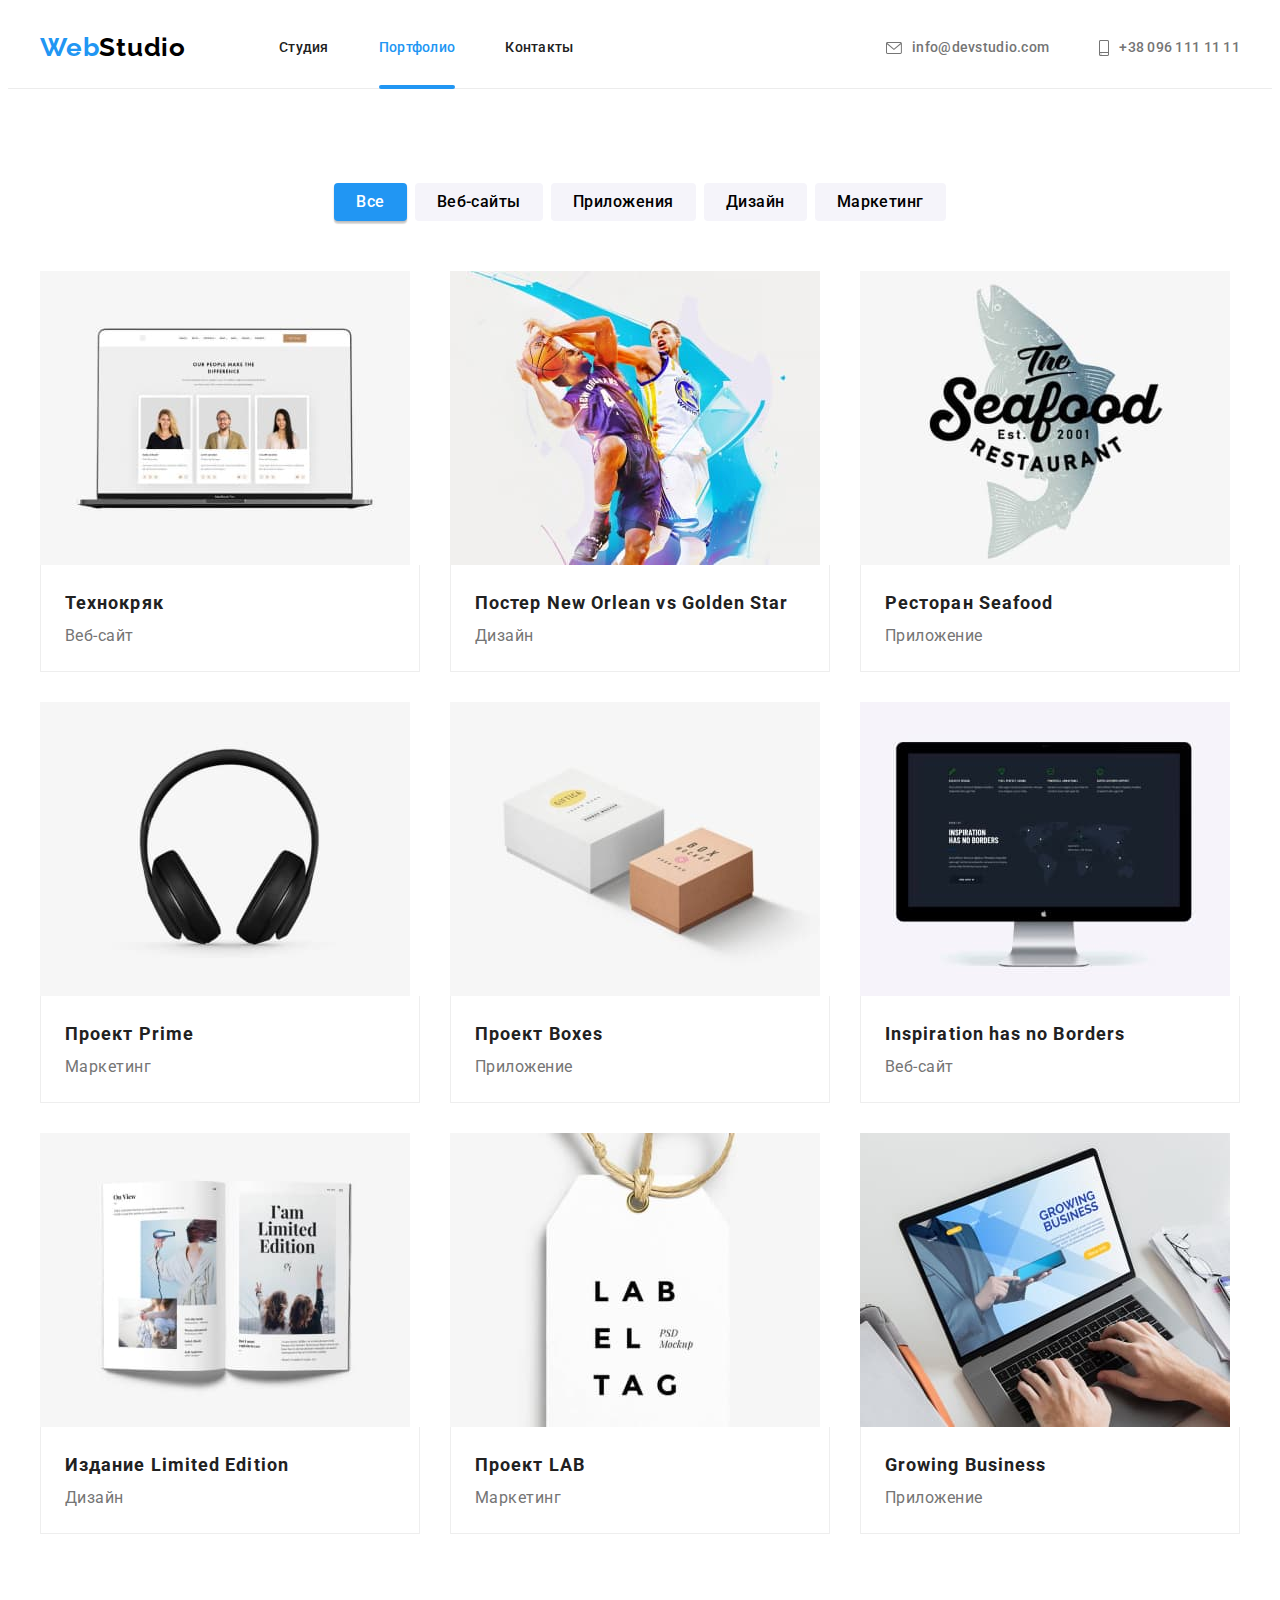
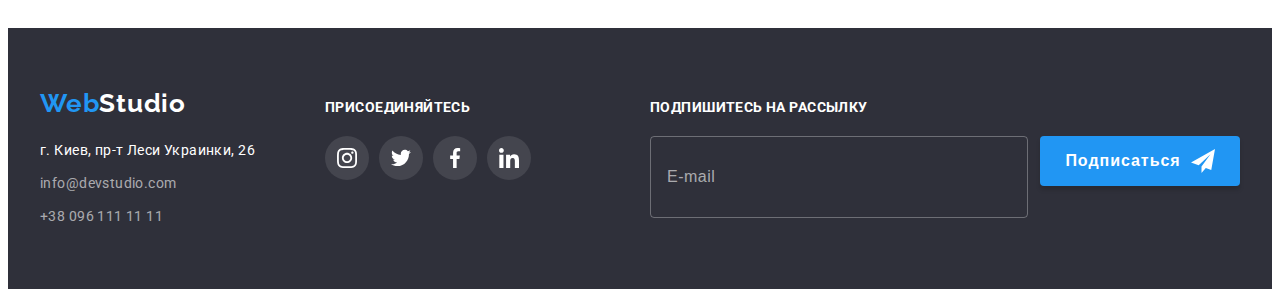
==== portfolio.html @ 914896f3 "Добавляет Sass и BEM" ====
<!DOCTYPE html>
<html lang="ru">
  <head>
    <meta charset="UTF-8" />
    <meta http-equiv="X-UA-Compatible" content="IE=edge" />
    <meta name="viewport" content="width=device-width, initial-scale=1.0" />
    <title>Портфолио</title>
    <link rel="preconnect" href="https://fonts.googleapis.com" />
    <link rel="preconnect" href="https://fonts.gstatic.com" crossorigin />
    <link
      href="https://fonts.googleapis.com/css2?family=Raleway:wght@700&family=Roboto:wght@400;500;700;900&display=swap"
      rel="stylesheet"
    />
    <link
      rel="stylesheet"
      href="https://cdnjs.cloudflare.com/ajax/libs/modern-normalize/1.1.0/modern-normalize.min.css"
      integrity="sha512-wpPYUAdjBVSE4KJnH1VR1HeZfpl1ub8YT/NKx4PuQ5NmX2tKuGu6U/JRp5y+Y8XG2tV+wKQpNHVUX03MfMFn9Q=="
      crossorigin="anonymous"
      referrerpolicy="no-referrer"
    />

    <link rel="stylesheet" href="./css/main.min.css" />
  </head>
  <body>
    <!--Шапка сайта-->

    <header class="header">
      <div class="container header-container">
        <nav class="navigation">
          <a href="./index.html" lang="en" class="logo logo__header link">
            Web<span class="logo__header--black">Studio</span>
          </a>
          <ul class="navigation__list">
            <li class="navigation__item">
              <a class="navigation__link link" href="./index.html">Студия</a>
            </li>
            <li class="navigation__item">
              <a class="navigation__link navigation__link--current link" href="./portfolio.html"
                >Портфолио</a
              >
            </li>
            <li class="navigation__item">
              <a class="navigation__link link" href="">Контакты</a>
            </li>
          </ul>
        </nav>

        <ul class="contacts-header">
          <li class="contacts-header__item">
            <a class="contacts-header__link link" href="mailto:info@devstudio.com">
              <svg class="contacts-header__icon" width="16" height="12">
                <use href="./images/icons.svg#icon-envelope"></use>
              </svg>
              info@devstudio.com
            </a>
          </li>
          <li class="contacts-header__item">
            <a class="contacts-header__link link" href="tel:+380961111111">
              <svg class="contacts-header__icon" width="10" height="16">
                <use href="./images/icons.svg#icon-smartphone"></use>
              </svg>
              +38 096 111 11 11
            </a>
          </li>
        </ul>
      </div>
    </header>

    <main>
      <section class="examples section">
        <div class="container">
          <h1 class="visually-hidden">Наши работы</h1>
          <ul class="examples-list-btn">
            <li class="examples-btn-item">
              <button class="examples-btn current-btn" type="button">Все</button>
            </li>
            <li class="examples-btn-item">
              <button class="examples-btn" type="button">Веб-сайты</button>
            </li>
            <li class="examples-btn-item">
              <button class="examples-btn" type="button">Приложения</button>
            </li>
            <li class="examples-btn-item">
              <button class="examples-btn" type="button">Дизайн</button>
            </li>
            <li class="examples-btn-item">
              <button class="examples-btn" type="button">Маркетинг</button>
            </li>
          </ul>

          <ul class="examples-list">
            <li class="example-item">
              <a href="" class="example-link link">
                <div class="example-thumb">
                  <img
                    src="./images/portfolio-1.jpg"
                    alt="Веб-сайт открыт на ноутбуке"
                    width="370"
                    height="294"
                  />
                  <p class="example-thumb-text">
                    Технокряк это современная площадка распространения коронавируса. Компании
                    используют эту платформу для цифрового шпионажа и атак на защищённые сервера
                    конкурентов.
                  </p>
                </div>
                <div class="example-caption">
                  <h2 class="example-title">Технокряк</h2>
                  <p class="example-text">Веб-сайт</p>
                </div>
              </a>
            </li>

            <li class="example-item">
              <a href="" class="example-link link">
                <div class="example-thumb">
                  <img
                    src="./images/portfolio-2.jpg"
                    alt="Два баскетболиста"
                    width="370"
                    height="294"
                  />
                  <p class="example-thumb-text">
                    Технокряк это современная площадка распространения коронавируса. Компании
                    используют эту платформу для цифрового шпионажа и атак на защищённые сервера
                    конкурентов.
                  </p>
                </div>
                <div class="example-caption">
                  <h2 class="example-title">
                    Постер <span lang="en">New Orlean vs Golden Star</span>
                  </h2>
                  <p class="example-text">Дизайн</p>
                </div></a
              >
            </li>

            <li class="example-item">
              <a href="" class="example-link link">
                <div class="example-thumb">
                  <img
                    src="./images/portfolio-3.jpg"
                    alt="Логотип ресторана"
                    width="370"
                    height="294"
                  />
                  <p class="example-thumb-text">
                    Технокряк это современная площадка распространения коронавируса. Компании
                    используют эту платформу для цифрового шпионажа и атак на защищённые сервера
                    конкурентов.
                  </p>
                </div>
                <div class="example-caption">
                  <h2 class="example-title">Ресторан <span lang="en">Seafood</span></h2>
                  <p class="example-text">Приложение</p>
                </div></a
              >
            </li>

            <li class="example-item">
              <a href="" class="example-link link">
                <div class="example-thumb">
                  <img src="./images/portfolio-4.jpg" alt="Наушники" width="370" height="294" />
                  <p class="example-thumb-text">
                    Технокряк это современная площадка распространения коронавируса. Компании
                    используют эту платформу для цифрового шпионажа и атак на защищённые сервера
                    конкурентов.
                  </p>
                </div>
                <div class="example-caption">
                  <h2 class="example-title">Проект <span lang="en">Prime</span></h2>
                  <p class="example-text">Маркетинг</p>
                </div></a
              >
            </li>

            <li class="example-item">
              <a href="" class="example-link link">
                <div class="example-thumb">
                  <img src="./images/portfolio-5.jpg" alt="Две коробки" width="370" height="294" />
                  <p class="example-thumb-text">
                    Технокряк это современная площадка распространения коронавируса. Компании
                    используют эту платформу для цифрового шпионажа и атак на защищённые сервера
                    конкурентов.
                  </p>
                </div>
                <div class="example-caption">
                  <h2 class="example-title">Проект <span lang="en">Boxes</span></h2>
                  <p class="example-text">Приложение</p>
                </div></a
              >
            </li>

            <li class="example-item">
              <a href="" class="example-link link">
                <div class="example-thumb">
                  <img src="./images/portfolio-6.jpg" alt="Монитор" width="370" height="294" />
                  <p class="example-thumb-text">
                    Технокряк это современная площадка распространения коронавируса. Компании
                    используют эту платформу для цифрового шпионажа и атак на защищённые сервера
                    конкурентов.
                  </p>
                </div>
                <div class="example-caption">
                  <h2 class="example-title" lang="en">Inspiration has no Borders</h2>
                  <p class="example-text">Веб-сайт</p>
                </div></a
              >
            </li>

            <li class="example-item">
              <a href="" class="example-link link">
                <div class="example-thumb">
                  <img src="./images/portfolio-7.jpg" alt="Журнал" width="370" height="294" />
                  <p class="example-thumb-text">
                    Технокряк это современная площадка распространения коронавируса. Компании
                    используют эту платформу для цифрового шпионажа и атак на защищённые сервера
                    конкурентов.
                  </p>
                </div>
                <div class="example-caption">
                  <h2 class="example-title">Издание <span lang="en">Limited Edition</span></h2>
                  <p class="example-text">Дизайн</p>
                </div></a
              >
            </li>

            <li class="example-item">
              <a href="" class="example-link link">
                <div class="example-thumb">
                  <img src="./images/portfolio-8.jpg" alt="Ярлык" width="370" height="294" />
                  <p class="example-thumb-text">
                    Технокряк это современная площадка распространения коронавируса. Компании
                    используют эту платформу для цифрового шпионажа и атак на защищённые сервера
                    конкурентов.
                  </p>
                </div>
                <div class="example-caption">
                  <h2 class="example-title">Проект <span lang="en">LAB</span></h2>
                  <p class="example-text">Маркетинг</p>
                </div></a
              >
            </li>

            <li class="example-item">
              <a href="" class="example-link link">
                <div class="example-thumb">
                  <img
                    src="./images/portfolio-9.jpg"
                    alt="Человек работает за ноутбуком"
                    width="370"
                    height="294"
                  />
                  <p class="example-thumb-text">
                    Технокряк это современная площадка распространения коронавируса. Компании
                    используют эту платформу для цифрового шпионажа и атак на защищённые сервера
                    конкурентов.
                  </p>
                </div>
                <div class="example-caption">
                  <h2 class="example-title" lang="en">Growing Business</h2>
                  <p class="example-text">Приложение</p>
                </div></a
              >
            </li>
          </ul>
        </div>
      </section>
    </main>

    <!--Футер-->
    <footer class="footer">
      <div class="footer__container container">
        <div class="address-block">
          <a class="logo logo__footer link" href="./index.html" lang="en">
            Web<span class="logo__footer--white">Studio</span>
          </a>
          <address>
            <ul class="address-block__list">
              <li class="address-block__item">
                <a class="address-block__link address-block__link--location link" href=""
                  >г. Киев, пр-т Леси Украинки, 26</a
                >
              </li>
              <li class="address-block__item">
                <a class="address-block__link link" href="mailto:info@devstudio.com"
                  >info@devstudio.com</a
                >
              </li>
              <li class="address-block__item">
                <a class="address-block__link link" href="tel:+380961111111">+38 096 111 11 11</a>
              </li>
            </ul>
          </address>
        </div>
        <div class="social-join-block">
          <p class="social-join-block__title">присоединяйтесь</p>
          <ul class="social">
            <li class="social__item">
              <a href="" class="social__link social__link--footer link">
                <svg class="social__icon" width="20" height="20">
                  <use href="./images/icons.svg#icon-instagram"></use>
                </svg>
              </a>
            </li>
            <li class="social__item">
              <a href="" class="social__link social__link--footer link">
                <svg class="social__icon" width="20" height="20">
                  <use href="./images/icons.svg#icon-twitter"></use>
                </svg>
              </a>
            </li>
            <li class="social__item">
              <a href="" class="social__link social__link--footer link">
                <svg class="social__icon" width="20" height="20">
                  <use href="./images/icons.svg#icon-facebook"></use>
                </svg>
              </a>
            </li>
            <li class="social__item">
              <a href="" class="social__link social__link--footer link">
                <svg class="social__icon" width="20" height="20">
                  <use href="./images/icons.svg#icon-linkedin"></use>
                </svg>
              </a>
            </li>
          </ul>
        </div>
        <div class="subscribe-block">
          <p class="subscribe-block__title">Подпишитесь на рассылку</p>

          <form action="#" class="subscribe-form">
            <input type="email" name="email" class="subscribe-form__input" placeholder="E-mail" />
            <button type="submit" class="subscribe-form__btn btn">
              Подписаться
              <svg class="subscribe-form__icon" width="24" height="24">
                <use href="./images/icons.svg#icon-send"></use>
              </svg>
            </button>
          </form>
        </div>
      </div>
    </footer>
  </body>
</html>
---- css/main.min.css ----
h1,h2,h3,h4,h5,h6,p{margin:0}ul{margin:0;padding:0;list-style:none}img{display:block;max-width:100%;height:auto}button{cursor:pointer}.link{text-decoration:none}:root{--main-text-color: #212121;--secondary-text-color: #757575;--accent-color: #2196f3;--main-page-color: #ffffff;--first-section-color: #2f303a;--secondary-section-color: #f5f4fa;--footer-address-color: rgba(255, 255, 255, 0.6);--header-part-logo: #000000;--hover-main-btn: #188ce8;--header-border: #ececec;--portfolio-border: #eeeeee;--main-icon-color: #afb1b8;--footer-icon-bg: rgba(255, 255, 255, 0.1);--backdrop-bg-color: rgba(0, 0, 0, 0.2);--set-margin-card: 30px}.is-hidden{visibility:hidden;opacity:0;pointer-events:none}.visually-hidden{position:absolute;white-space:nowrap;width:1px;height:1px;overflow:hidden;border:0;padding:0;clip:rect(0 0 0 0);clip-path:inset(50%);margin:-1px}.logo{display:block;font-family:Raleway, sans-serif;font-weight:700;font-size:26px;line-height:1.2;letter-spacing:0.03em;color:var(--accent-color)}.btn{font-weight:700;font-size:16px;line-height:1.87;letter-spacing:0.06em;color:var(--main-page-color);background-color:var(--accent-color);border-radius:4px;border:none}.container{width:1200px;padding-left:15px;padding-right:15px;margin:0 auto}.section{padding-top:94px;padding-bottom:94px}.title{font-weight:700;font-size:36px;line-height:1.17;text-align:center;letter-spacing:0.03em}.social{display:flex;justify-content:center}.social__item{width:44px;height:44px;margin-right:10px}.social__item:last-child{margin-right:0}.social__link{width:100%;height:100%;border-radius:50%;display:flex;align-items:center;justify-content:center}.social__icon{fill:currentColor}.subscribe-form{display:flex}.subscribe-form__input{margin-right:12px;padding-left:16px;padding-top:15px;padding-bottom:15px;width:358px;height:50px;border:1px solid rgba(255,255,255,0.3);border-radius:4px;background-color:transparent;font-size:16px;line-height:1.25;letter-spacing:0.03em;color:var(--footer-address-color)}.subscribe-form__input::placeholder{font-size:16px;line-height:1.25;letter-spacing:0.03em;color:var(--footer-address-color)}.subscribe-form__btn{display:flex;align-items:center;justify-content:center;width:200px;height:50px;box-shadow:0px 4px 4px rgba(0,0,0,0.15);transition:background-color 250ms cubic-bezier(0.4, 0, 0.2, 1)}.subscribe-form__btn:hover,.subscribe-form__btn:focus{background-color:var(--hover-main-btn)}.subscribe-form__icon{margin-left:10px}.backdrop{position:fixed;top:0;left:0;width:100vw;height:100vh;background-color:var(--backdrop-bg-color);transition:visibility 250ms cubic-bezier(0.4, 0, 0.2, 1),opacity 250ms cubic-bezier(0.4, 0, 0.2, 1)}.backdrop.is-hidden .modal{transform:translate(-50%, -50%) scale(1.5)}.modal{position:absolute;top:50%;left:50%;transform:translate(-50%, -50%) scale(1);padding:40px;width:528px;height:581px;background-color:var(--main-page-color);box-shadow:0px 1px 3px rgba(0,0,0,0.12),0px 1px 1px rgba(0,0,0,0.14),0px 2px 1px rgba(0,0,0,0.2);border-radius:4px;transition:transform 250ms cubic-bezier(0.4, 0, 0.2, 1),opacity 250ms cubic-bezier(0.4, 0, 0.2, 1)}.modal__btn-close{position:absolute;top:8px;right:8px;width:30px;height:30px;border:1px solid rgba(0,0,0,0.1);border-radius:50%;background-color:transparent;display:flex;justify-content:center;align-items:center;transition:fill 250ms cubic-bezier(0.4, 0, 0.2, 1)}.modal__btn-close:hover,.modal__btn-close:focus{fill:var(--accent-color)}.modal__title{margin-bottom:12px;font-weight:700;font-size:20px;line-height:1.15;letter-spacing:0.03em;color:var(--main-text-color)}.form-modal{width:100%}.form-modal__label{display:block;margin-bottom:4px;font-size:12px;line-height:1.17;letter-spacing:0.01em;color:var(--secondary-text-color);cursor:pointer}.form-modal__icon-wrap{position:relative;margin-bottom:10px}.form-modal__input,.form-modal__text-area{display:block;width:100%;height:40px;padding:0;padding-right:42px;padding-left:42px;border:1px solid rgba(33,33,33,0.2);border-radius:4px;cursor:pointer;outline:none;color:var(--main-text-color);font-size:14px;line-height:1.14;letter-spacing:0.01em;transition:border-color 250ms cubic-bezier(0.4, 0, 0.2, 1)}.form-modal__input-icon{position:absolute;top:50%;transform:translateY(-50%);left:12px;fill:var(--main-text-color);transition:fill 250ms cubic-bezier(0.4, 0, 0.2, 1)}.form-modal__text-area{margin-bottom:20px;height:120px;padding:12px 16px;resize:none}.form-modal__text-area::placeholder{color:rgba(117,117,117,0.5)}.form-modal__input:focus,.form-modal__text-area:focus{border-color:var(--accent-color)}.form-modal__input:focus+.form-modal__input-icon{fill:var(--accent-color)}.form-modal__checkbox-label{display:flex;align-items:center;justify-content:center;margin-bottom:30px;font-size:14px;line-height:1.7;letter-spacing:0.03em;color:var(--secondary-text-color)}.form-modal__checkbox-label>span{display:flex;align-items:center;justify-content:center;margin-right:8px;width:16px;height:15px;border:2px solid var(--main-text-color);border-radius:2px}.modal-contracts{color:var(--accent-color);text-decoration-skip-ink:none}.form-modal__checkbox:focus+.form-modal__checkbox-label>span{border-color:var(--accent-color)}.form-modal__checkbox-icon{fill:transparent;transition:fill 250ms cubic-bezier(0.4, 0, 0.2, 1)}.form-modal__checkbox:checked+.form-modal__checkbox-label .form-modal__checkbox-icon{fill:var(--main-page-color)}.form-modal__checkbox-label>span{transition:background-color 250ms cubic-bezier(0.4, 0, 0.2, 1),border-color 250ms cubic-bezier(0.4, 0, 0.2, 1)}.form-modal__checkbox:checked+.form-modal__checkbox-label>span{outline:none;border-color:transparent;background-color:var(--accent-color)}.form-modal__btn{display:block;margin:0 auto;width:200px;height:50px;box-shadow:0px 4px 4px rgba(0,0,0,0.15);transition:background-color 250ms cubic-bezier(0.4, 0, 0.2, 1),box-shadow 250ms cubic-bezier(0.4, 0, 0.2, 1)}.form-modal__btn:hover,.form-modal__btn:focus{background-color:var(--hover-main-btn);box-shadow:0px 1px 3px rgba(0,0,0,0.12),0px 1px 1px rgba(0,0,0,0.14),0px 2px 1px rgba(0,0,0,0.2)}body{font-family:'Roboto', sans-serif;background-color:var(--main-page-color);color:var(--main-text-color)}.header{border-bottom:1px solid var(--header-border)}.header-container{display:flex}.navigation{display:flex;margin-right:auto}.logo__header{padding-top:24px;padding-bottom:25px;margin-right:93px}.logo__header--black{color:var(--header-part-logo)}.navigation__list{display:flex}.navigation__item{margin-right:50px}.navigation__item:last-child{margin-right:0}.navigation__link{display:block;padding-top:32px;padding-bottom:32px;color:currentColor;font-weight:500;font-size:14px;line-height:1.14;letter-spacing:0.02em;transition:color 250ms cubic-bezier(0.4, 0, 0.2, 1)}.navigation__link:hover,.navigation__link:focus{color:var(--accent-color)}.navigation__link--current{position:relative;color:var(--accent-color)}.navigation__link--current::after{content:'';position:absolute;left:0;bottom:-1px;width:100%;height:4px;border-radius:2px;background-color:var(--accent-color)}.contacts-header{display:flex}.contacts-header__item{margin-right:50px}.contacts-header__item:last-child{margin-right:0}.contacts-header__link{display:flex;align-items:center;padding-top:32px;padding-bottom:32px;font-weight:500;font-size:14px;line-height:1.14;letter-spacing:0.02em;color:var(--secondary-text-color);transition:color 250ms cubic-bezier(0.4, 0, 0.2, 1)}.contacts-header__link:hover,.contacts-header__link:focus{color:var(--accent-color)}.contacts-header__icon{margin-right:10px;fill:currentColor}.hero{display:flex;align-items:center;justify-content:center}.hero__container{width:1600px;height:600px;display:flex;flex-direction:column;align-items:center;justify-content:center;background-color:var(--first-section-color);background-image:linear-gradient(rgba(47,48,58,0.4), rgba(47,48,58,0.4)),url(../images/hero-bg.jpg);background-repeat:no-repeat;background-size:cover;background-position:center}.hero__title{font-weight:900;font-size:44px;line-height:1.36;letter-spacing:0.06em;text-transform:uppercase;color:var(--main-page-color);width:696px;text-align:center}.hero__button{margin-top:30px;padding:10px 32px;min-width:200px;height:50px;transition:background-color 250ms cubic-bezier(0.4, 0, 0.2, 1)}.hero__button:hover,.hero__button:focus{background-color:var(--hover-main-btn)}.advantage__list{display:flex;margin-right:-30px}.advantage__item{margin-right:30px;flex-basis:calc(100% / 4 - 30px)}.advantage__thumb{width:270px;height:120px;background-color:var(--secondary-section-color);display:flex;align-items:center;justify-content:center;border-radius:4px;margin-bottom:30px}.advantage__title{font-weight:700;font-size:14px;line-height:1.14;letter-spacing:0.03em;text-transform:uppercase;margin-bottom:10px}.advantage__text{font-size:14px;line-height:1.71;letter-spacing:0.03em;color:var(--secondary-text-color)}.activity{padding-top:0}.activity__title{margin-bottom:50px}.activity__list{display:flex;margin-right:calc(-1 * var(--set-margin-card))}.activity__item{margin-right:var(--set-margin-card);flex-basis:calc 33.33333%-var(--set-margin-card)}.activity__thumb{position:relative}.activity__text{position:absolute;bottom:0;left:0;display:flex;justify-content:center;align-items:center;width:100%;height:70px;font-weight:700;font-size:14px;line-height:1.14;letter-spacing:0.03em;text-transform:uppercase;text-align:center;color:var(--main-page-color);background-color:rgba(47,48,58,0.8)}.team{background-color:var(--secondary-section-color)}.team__title{margin-bottom:50px}.employees{display:flex;margin-right:calc(-1 * var(--set-margin-card))}.employees__item{margin-right:var(--set-margin-card);flex-basis:calc(100% / 3 - var(--set-margin-card));background-color:var(--main-page-color);box-shadow:0px 1px 3px rgba(0,0,0,0.12),0px 1px 1px rgba(0,0,0,0.14),0px 2px 1px rgba(0,0,0,0.2);border-radius:0px 0px 4px 4px}.employees__wrapper{padding:30px 32px}.employees__title{font-weight:500;font-size:16px;line-height:1.19;text-align:center;letter-spacing:0.03em;margin-bottom:10px}.employees__text{font-size:16px;line-height:1.19;text-align:center;letter-spacing:0.03em;color:var(--secondary-text-color);margin-bottom:16px}.social__link--team{color:var(--main-icon-color);transition:background-color 250ms cubic-bezier(0.4, 0, 0.2, 1),color 250ms cubic-bezier(0.4, 0, 0.2, 1)}.social__link--team:hover,.social__link--team:focus{background-color:var(--accent-color);color:var(--main-page-color)}.clients__title{margin-bottom:50px}.clients__list{display:flex}.clients__item{width:170px;height:92px;margin-right:30px}.clients__item:last-child{margin-right:0}.clients__link{display:flex;align-items:center;justify-content:center;width:100%;height:100%;border:1px solid var(--main-icon-color);border-radius:4px;color:var(--main-icon-color);transition:border-color 250ms cubic-bezier(0.4, 0, 0.2, 1),color 250ms cubic-bezier(0.4, 0, 0.2, 1)}.clients__link:hover,.clients__link:focus{color:var(--accent-color);border-color:var(--accent-color)}.clients__icon{fill:currentColor}.footer{background-color:var(--first-section-color);padding-top:60px;padding-bottom:60px}.footer__container{display:flex;align-items:baseline}.address-block{margin-right:70px}.logo__footer{margin-bottom:20px}.logo__footer--white{color:var(--main-page-color)}.address-block__item{margin-bottom:9px}.address-block__item:last-child{margin-bottom:0}.address-block__link{font-style:normal;font-size:14px;line-height:1.71;letter-spacing:0.03em;color:var(--footer-address-color);transition:color 250ms cubic-bezier(0.4, 0, 0.2, 1)}.address-block__link:hover,.address-block__link:focus{color:var(--accent-color)}.address-block__link--location{color:var(--main-page-color)}.social-join-block{margin-right:auto}.social-join-block__title{font-weight:700;font-size:14px;line-height:1.14;letter-spacing:0.03em;text-transform:uppercase;color:var(--main-page-color);margin-bottom:20px}.footer-socials-list{display:flex}.social__link--footer{color:var(--main-page-color);background-color:var(--footer-icon-bg);transition:background-color 250ms cubic-bezier(0.4, 0, 0.2, 1)}.social__link--footer:hover,.social__link--footer:focus{background-color:var(--accent-color)}.subscribe-block__title{font-weight:700;font-size:14px;line-height:1.14;letter-spacing:0.03em;text-transform:uppercase;color:var(--main-page-color);margin-bottom:20px}.examples-list-btn{display:flex;justify-content:center;margin-bottom:50px}.examples-btn-item{margin-right:8px}.examples-btn-item:last-child{margin-right:0}.examples-btn{font-family:inherit;font-weight:500;font-size:16px;line-height:1.62;letter-spacing:0.03em;background:var(--secondary-section-color);border-radius:4px;border:none;padding:6px 22px;transition:background-color 250ms cubic-bezier(0.4, 0, 0.2, 1),color 250ms cubic-bezier(0.4, 0, 0.2, 1),box-shadow 250ms cubic-bezier(0.4, 0, 0.2, 1)}.examples-btn:hover,.examples-btn:focus{background-color:var(--accent-color);color:var(--main-page-color);box-shadow:0px 3px 1px rgba(0,0,0,0.1),0px 1px 2px rgba(0,0,0,0.08),0px 2px 2px rgba(0,0,0,0.12)}.current-btn{background-color:var(--accent-color);color:var(--main-page-color);box-shadow:0px 3px 1px rgba(0,0,0,0.1),0px 1px 2px rgba(0,0,0,0.08),0px 2px 2px rgba(0,0,0,0.12)}.examples-list{display:flex;flex-wrap:wrap;margin-bottom:calc(-1 * var(--set-margin-card));margin-right:calc(-1 * var(--set-margin-card))}.example-item{margin-bottom:var(--set-margin-card);margin-right:var(--set-margin-card);flex-basis:calc(100% / 3 - var(--set-margin-card))}.example-link{display:block;transition:box-shadow 250ms cubic-bezier(0.4, 0, 0.2, 1)}.example-link:hover,.example-link:focus{box-shadow:0px 1px 1px rgba(0,0,0,0.12),0px 4px 4px rgba(0,0,0,0.06),1px 4px 6px rgba(0,0,0,0.16)}.example-thumb{position:relative;overflow:hidden}.example-thumb-text{position:absolute;left:0;top:0;transform:translateY(101%);padding:63px 24px;width:100%;height:100%;font-size:18px;line-height:1.6;letter-spacing:0.03em;color:var(--main-page-color);background-color:rgba(33,150,243,0.9);transition:transform 250ms cubic-bezier(0.4, 0, 0.2, 1)}.example-link:hover .example-thumb-text,.example-link:focus .example-thumb-text{transform:translateY(0)}.example-caption{padding:20px 24px;background-color:var(--main-page-color);border-right:1px solid var(--portfolio-border);border-left:1px solid var(--portfolio-border);border-bottom:1px solid var(--portfolio-border)}.example-title{color:var(--main-text-color);font-weight:700;font-size:18px;line-height:2;letter-spacing:0.06em}.example-text{font-size:16px;line-height:1.87;letter-spacing:0.03em;color:var(--secondary-text-color)}
/*# sourceMappingURL=main.min.css.map */
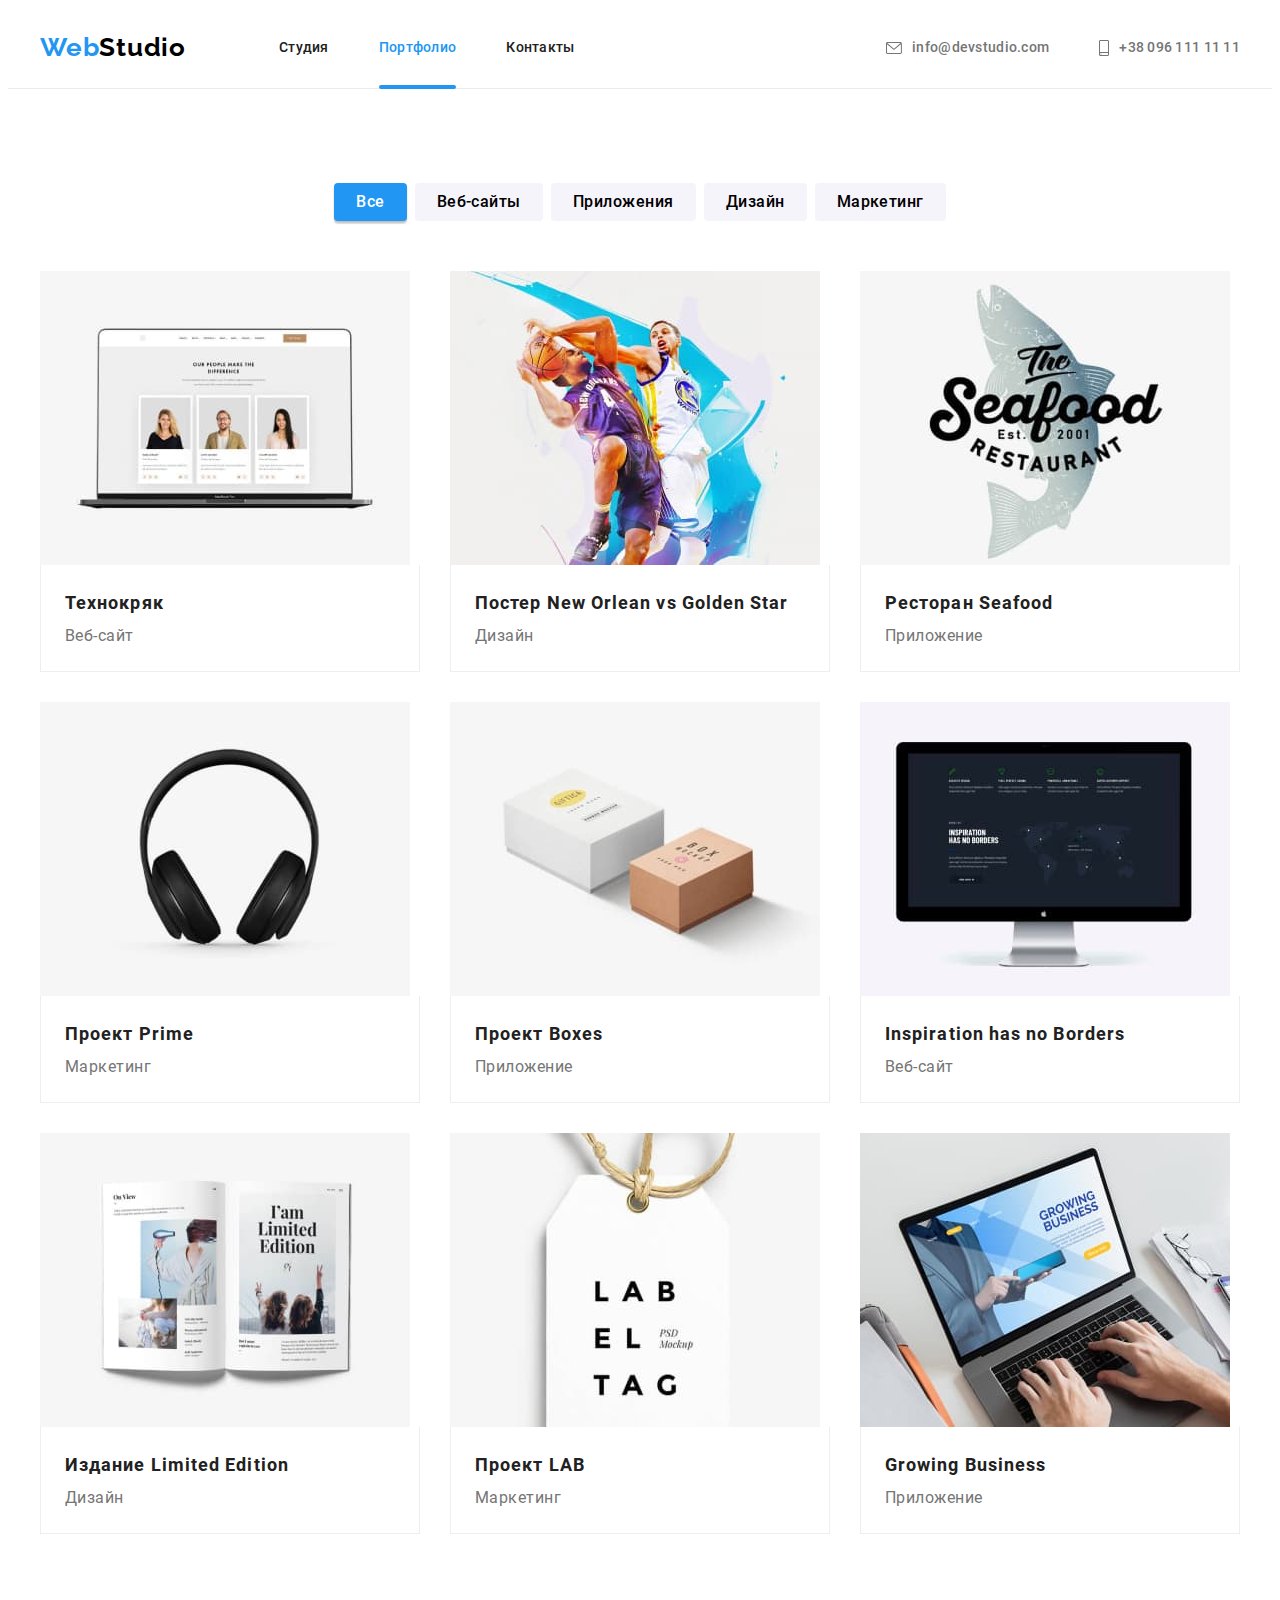
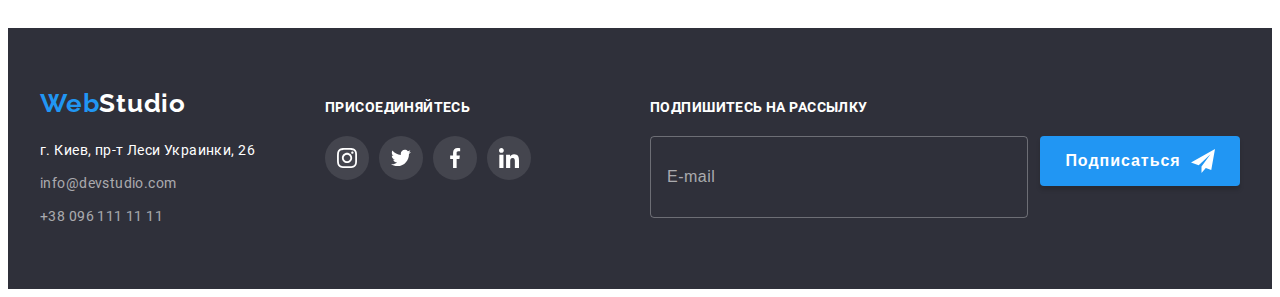
==== commit 45fd398a: "Делает правки в Sass и BEM" ====
--- a/portfolio.html
+++ b/portfolio.html
@@ -5,12 +5,6 @@
     <meta http-equiv="X-UA-Compatible" content="IE=edge" />
     <meta name="viewport" content="width=device-width, initial-scale=1.0" />
     <title>Портфолио</title>
-    <link rel="preconnect" href="https://fonts.googleapis.com" />
-    <link rel="preconnect" href="https://fonts.gstatic.com" crossorigin />
-    <link
-      href="https://fonts.googleapis.com/css2?family=Raleway:wght@700&family=Roboto:wght@400;500;700;900&display=swap"
-      rel="stylesheet"
-    />
     <link
       rel="stylesheet"
       href="https://cdnjs.cloudflare.com/ajax/libs/modern-normalize/1.1.0/modern-normalize.min.css"
@@ -25,7 +19,7 @@
     <!--Шапка сайта-->
 
     <header class="header">
-      <div class="container header-container">
+      <div class="container container--header">
         <nav class="navigation">
           <a href="./index.html" lang="en" class="logo logo__header link">
             Web<span class="logo__header--black">Studio</span>
@@ -70,196 +64,198 @@
       <section class="examples section">
         <div class="container">
           <h1 class="visually-hidden">Наши работы</h1>
-          <ul class="examples-list-btn">
-            <li class="examples-btn-item">
-              <button class="examples-btn current-btn" type="button">Все</button>
-            </li>
-            <li class="examples-btn-item">
-              <button class="examples-btn" type="button">Веб-сайты</button>
-            </li>
-            <li class="examples-btn-item">
-              <button class="examples-btn" type="button">Приложения</button>
-            </li>
-            <li class="examples-btn-item">
-              <button class="examples-btn" type="button">Дизайн</button>
-            </li>
-            <li class="examples-btn-item">
-              <button class="examples-btn" type="button">Маркетинг</button>
+          <ul class="buttons-filters">
+            <li class="buttons-filters__item">
+              <button class="buttons-filters__btn current-btn" type="button">Все</button>
+            </li>
+            <li class="buttons-filters__item">
+              <button class="buttons-filters__btn" type="button">Веб-сайты</button>
+            </li>
+            <li class="buttons-filters__item">
+              <button class="buttons-filters__btn" type="button">Приложения</button>
+            </li>
+            <li class="buttons-filters__item">
+              <button class="buttons-filters__btn" type="button">Дизайн</button>
+            </li>
+            <li class="buttons-filters__item">
+              <button class="buttons-filters__btn" type="button">Маркетинг</button>
             </li>
           </ul>
 
-          <ul class="examples-list">
-            <li class="example-item">
-              <a href="" class="example-link link">
-                <div class="example-thumb">
+          <ul class="examples-cards">
+            <li class="examples-cards__item">
+              <a href="" class="examples-cards__link link">
+                <div class="examples-cards__thumb">
                   <img
                     src="./images/portfolio-1.jpg"
                     alt="Веб-сайт открыт на ноутбуке"
                     width="370"
                     height="294"
                   />
-                  <p class="example-thumb-text">
-                    Технокряк это современная площадка распространения коронавируса. Компании
-                    используют эту платформу для цифрового шпионажа и атак на защищённые сервера
-                    конкурентов.
-                  </p>
-                </div>
-                <div class="example-caption">
-                  <h2 class="example-title">Технокряк</h2>
-                  <p class="example-text">Веб-сайт</p>
-                </div>
-              </a>
-            </li>
-
-            <li class="example-item">
-              <a href="" class="example-link link">
-                <div class="example-thumb">
+                  <p class="examples-cards__text-overlay">
+                    Технокряк это современная площадка распространения коронавируса. Компании
+                    используют эту платформу для цифрового шпионажа и атак на защищённые сервера
+                    конкурентов.
+                  </p>
+                </div>
+                <div class="examples-cards__caption">
+                  <h2 class="examples-cards__title">Технокряк</h2>
+                  <p class="examples-cards__text">Веб-сайт</p>
+                </div>
+              </a>
+            </li>
+
+            <li class="examples-cards__item">
+              <a href="" class="examples-cards__link link">
+                <div class="examples-cards__thumb">
                   <img
                     src="./images/portfolio-2.jpg"
                     alt="Два баскетболиста"
                     width="370"
                     height="294"
                   />
-                  <p class="example-thumb-text">
-                    Технокряк это современная площадка распространения коронавируса. Компании
-                    используют эту платформу для цифрового шпионажа и атак на защищённые сервера
-                    конкурентов.
-                  </p>
-                </div>
-                <div class="example-caption">
-                  <h2 class="example-title">
+                  <p class="examples-cards__text-overlay">
+                    Технокряк это современная площадка распространения коронавируса. Компании
+                    используют эту платформу для цифрового шпионажа и атак на защищённые сервера
+                    конкурентов.
+                  </p>
+                </div>
+                <div class="examples-cards__caption">
+                  <h2 class="examples-cards__title">
                     Постер <span lang="en">New Orlean vs Golden Star</span>
                   </h2>
-                  <p class="example-text">Дизайн</p>
-                </div></a
-              >
-            </li>
-
-            <li class="example-item">
-              <a href="" class="example-link link">
-                <div class="example-thumb">
+                  <p class="examples-cards__text">Дизайн</p>
+                </div></a
+              >
+            </li>
+
+            <li class="examples-cards__item">
+              <a href="" class="examples-cards__link link">
+                <div class="examples-cards__thumb">
                   <img
                     src="./images/portfolio-3.jpg"
                     alt="Логотип ресторана"
                     width="370"
                     height="294"
                   />
-                  <p class="example-thumb-text">
-                    Технокряк это современная площадка распространения коронавируса. Компании
-                    используют эту платформу для цифрового шпионажа и атак на защищённые сервера
-                    конкурентов.
-                  </p>
-                </div>
-                <div class="example-caption">
-                  <h2 class="example-title">Ресторан <span lang="en">Seafood</span></h2>
-                  <p class="example-text">Приложение</p>
-                </div></a
-              >
-            </li>
-
-            <li class="example-item">
-              <a href="" class="example-link link">
-                <div class="example-thumb">
+                  <p class="examples-cards__text-overlay">
+                    Технокряк это современная площадка распространения коронавируса. Компании
+                    используют эту платформу для цифрового шпионажа и атак на защищённые сервера
+                    конкурентов.
+                  </p>
+                </div>
+                <div class="examples-cards__caption">
+                  <h2 class="examples-cards__title">Ресторан <span lang="en">Seafood</span></h2>
+                  <p class="examples-cards__text">Приложение</p>
+                </div></a
+              >
+            </li>
+
+            <li class="examples-cards__item">
+              <a href="" class="examples-cards__link link">
+                <div class="examples-cards__thumb">
                   <img src="./images/portfolio-4.jpg" alt="Наушники" width="370" height="294" />
-                  <p class="example-thumb-text">
-                    Технокряк это современная площадка распространения коронавируса. Компании
-                    используют эту платформу для цифрового шпионажа и атак на защищённые сервера
-                    конкурентов.
-                  </p>
-                </div>
-                <div class="example-caption">
-                  <h2 class="example-title">Проект <span lang="en">Prime</span></h2>
-                  <p class="example-text">Маркетинг</p>
-                </div></a
-              >
-            </li>
-
-            <li class="example-item">
-              <a href="" class="example-link link">
-                <div class="example-thumb">
+                  <p class="examples-cards__text-overlay">
+                    Технокряк это современная площадка распространения коронавируса. Компании
+                    используют эту платформу для цифрового шпионажа и атак на защищённые сервера
+                    конкурентов.
+                  </p>
+                </div>
+                <div class="examples-cards__caption">
+                  <h2 class="examples-cards__title">Проект <span lang="en">Prime</span></h2>
+                  <p class="examples-cards__text">Маркетинг</p>
+                </div></a
+              >
+            </li>
+
+            <li class="examples-cards__item">
+              <a href="" class="examples-cards__link link">
+                <div class="examples-cards__thumb">
                   <img src="./images/portfolio-5.jpg" alt="Две коробки" width="370" height="294" />
-                  <p class="example-thumb-text">
-                    Технокряк это современная площадка распространения коронавируса. Компании
-                    используют эту платформу для цифрового шпионажа и атак на защищённые сервера
-                    конкурентов.
-                  </p>
-                </div>
-                <div class="example-caption">
-                  <h2 class="example-title">Проект <span lang="en">Boxes</span></h2>
-                  <p class="example-text">Приложение</p>
-                </div></a
-              >
-            </li>
-
-            <li class="example-item">
-              <a href="" class="example-link link">
-                <div class="example-thumb">
+                  <p class="examples-cards__text-overlay">
+                    Технокряк это современная площадка распространения коронавируса. Компании
+                    используют эту платформу для цифрового шпионажа и атак на защищённые сервера
+                    конкурентов.
+                  </p>
+                </div>
+                <div class="examples-cards__caption">
+                  <h2 class="examples-cards__title">Проект <span lang="en">Boxes</span></h2>
+                  <p class="examples-cards__text">Приложение</p>
+                </div></a
+              >
+            </li>
+
+            <li class="examples-cards__item">
+              <a href="" class="examples-cards__link link">
+                <div class="examples-cards__thumb">
                   <img src="./images/portfolio-6.jpg" alt="Монитор" width="370" height="294" />
-                  <p class="example-thumb-text">
-                    Технокряк это современная площадка распространения коронавируса. Компании
-                    используют эту платформу для цифрового шпионажа и атак на защищённые сервера
-                    конкурентов.
-                  </p>
-                </div>
-                <div class="example-caption">
-                  <h2 class="example-title" lang="en">Inspiration has no Borders</h2>
-                  <p class="example-text">Веб-сайт</p>
-                </div></a
-              >
-            </li>
-
-            <li class="example-item">
-              <a href="" class="example-link link">
-                <div class="example-thumb">
+                  <p class="examples-cards__text-overlay">
+                    Технокряк это современная площадка распространения коронавируса. Компании
+                    используют эту платформу для цифрового шпионажа и атак на защищённые сервера
+                    конкурентов.
+                  </p>
+                </div>
+                <div class="examples-cards__caption">
+                  <h2 class="examples-cards__title" lang="en">Inspiration has no Borders</h2>
+                  <p class="examples-cards__text">Веб-сайт</p>
+                </div></a
+              >
+            </li>
+
+            <li class="examples-cards__item">
+              <a href="" class="examples-cards__link link">
+                <div class="examples-cards__thumb">
                   <img src="./images/portfolio-7.jpg" alt="Журнал" width="370" height="294" />
-                  <p class="example-thumb-text">
-                    Технокряк это современная площадка распространения коронавируса. Компании
-                    используют эту платформу для цифрового шпионажа и атак на защищённые сервера
-                    конкурентов.
-                  </p>
-                </div>
-                <div class="example-caption">
-                  <h2 class="example-title">Издание <span lang="en">Limited Edition</span></h2>
-                  <p class="example-text">Дизайн</p>
-                </div></a
-              >
-            </li>
-
-            <li class="example-item">
-              <a href="" class="example-link link">
-                <div class="example-thumb">
+                  <p class="examples-cards__text-overlay">
+                    Технокряк это современная площадка распространения коронавируса. Компании
+                    используют эту платформу для цифрового шпионажа и атак на защищённые сервера
+                    конкурентов.
+                  </p>
+                </div>
+                <div class="examples-cards__caption">
+                  <h2 class="examples-cards__title">
+                    Издание <span lang="en">Limited Edition</span>
+                  </h2>
+                  <p class="examples-cards__text">Дизайн</p>
+                </div></a
+              >
+            </li>
+
+            <li class="examples-cards__item">
+              <a href="" class="examples-cards__link link">
+                <div class="examples-cards__thumb">
                   <img src="./images/portfolio-8.jpg" alt="Ярлык" width="370" height="294" />
-                  <p class="example-thumb-text">
-                    Технокряк это современная площадка распространения коронавируса. Компании
-                    используют эту платформу для цифрового шпионажа и атак на защищённые сервера
-                    конкурентов.
-                  </p>
-                </div>
-                <div class="example-caption">
-                  <h2 class="example-title">Проект <span lang="en">LAB</span></h2>
-                  <p class="example-text">Маркетинг</p>
-                </div></a
-              >
-            </li>
-
-            <li class="example-item">
-              <a href="" class="example-link link">
-                <div class="example-thumb">
+                  <p class="examples-cards__text-overlay">
+                    Технокряк это современная площадка распространения коронавируса. Компании
+                    используют эту платформу для цифрового шпионажа и атак на защищённые сервера
+                    конкурентов.
+                  </p>
+                </div>
+                <div class="examples-cards__caption">
+                  <h2 class="examples-cards__title">Проект <span lang="en">LAB</span></h2>
+                  <p class="examples-cards__text">Маркетинг</p>
+                </div></a
+              >
+            </li>
+
+            <li class="examples-cards__item">
+              <a href="" class="examples-cards__link link">
+                <div class="examples-cards__thumb">
                   <img
                     src="./images/portfolio-9.jpg"
                     alt="Человек работает за ноутбуком"
                     width="370"
                     height="294"
                   />
-                  <p class="example-thumb-text">
-                    Технокряк это современная площадка распространения коронавируса. Компании
-                    используют эту платформу для цифрового шпионажа и атак на защищённые сервера
-                    конкурентов.
-                  </p>
-                </div>
-                <div class="example-caption">
-                  <h2 class="example-title" lang="en">Growing Business</h2>
-                  <p class="example-text">Приложение</p>
+                  <p class="examples-cards__text-overlay">
+                    Технокряк это современная площадка распространения коронавируса. Компании
+                    используют эту платформу для цифрового шпионажа и атак на защищённые сервера
+                    конкурентов.
+                  </p>
+                </div>
+                <div class="examples-cards__caption">
+                  <h2 class="examples-cards__title" lang="en">Growing Business</h2>
+                  <p class="examples-cards__text">Приложение</p>
                 </div></a
               >
             </li>
@@ -270,7 +266,7 @@
 
     <!--Футер-->
     <footer class="footer">
-      <div class="footer__container container">
+      <div class="container container--footer">
         <div class="address-block">
           <a class="logo logo__footer link" href="./index.html" lang="en">
             Web<span class="logo__footer--white">Studio</span>
--- a/css/main.min.css
+++ b/css/main.min.css
@@ -1,2 +1,2 @@
-h1,h2,h3,h4,h5,h6,p{margin:0}ul{margin:0;padding:0;list-style:none}img{display:block;max-width:100%;height:auto}button{cursor:pointer}.link{text-decoration:none}:root{--main-text-color: #212121;--secondary-text-color: #757575;--accent-color: #2196f3;--main-page-color: #ffffff;--first-section-color: #2f303a;--secondary-section-color: #f5f4fa;--footer-address-color: rgba(255, 255, 255, 0.6);--header-part-logo: #000000;--hover-main-btn: #188ce8;--header-border: #ececec;--portfolio-border: #eeeeee;--main-icon-color: #afb1b8;--footer-icon-bg: rgba(255, 255, 255, 0.1);--backdrop-bg-color: rgba(0, 0, 0, 0.2);--set-margin-card: 30px}.is-hidden{visibility:hidden;opacity:0;pointer-events:none}.visually-hidden{position:absolute;white-space:nowrap;width:1px;height:1px;overflow:hidden;border:0;padding:0;clip:rect(0 0 0 0);clip-path:inset(50%);margin:-1px}.logo{display:block;font-family:Raleway, sans-serif;font-weight:700;font-size:26px;line-height:1.2;letter-spacing:0.03em;color:var(--accent-color)}.btn{font-weight:700;font-size:16px;line-height:1.87;letter-spacing:0.06em;color:var(--main-page-color);background-color:var(--accent-color);border-radius:4px;border:none}.container{width:1200px;padding-left:15px;padding-right:15px;margin:0 auto}.section{padding-top:94px;padding-bottom:94px}.title{font-weight:700;font-size:36px;line-height:1.17;text-align:center;letter-spacing:0.03em}.social{display:flex;justify-content:center}.social__item{width:44px;height:44px;margin-right:10px}.social__item:last-child{margin-right:0}.social__link{width:100%;height:100%;border-radius:50%;display:flex;align-items:center;justify-content:center}.social__icon{fill:currentColor}.subscribe-form{display:flex}.subscribe-form__input{margin-right:12px;padding-left:16px;padding-top:15px;padding-bottom:15px;width:358px;height:50px;border:1px solid rgba(255,255,255,0.3);border-radius:4px;background-color:transparent;font-size:16px;line-height:1.25;letter-spacing:0.03em;color:var(--footer-address-color)}.subscribe-form__input::placeholder{font-size:16px;line-height:1.25;letter-spacing:0.03em;color:var(--footer-address-color)}.subscribe-form__btn{display:flex;align-items:center;justify-content:center;width:200px;height:50px;box-shadow:0px 4px 4px rgba(0,0,0,0.15);transition:background-color 250ms cubic-bezier(0.4, 0, 0.2, 1)}.subscribe-form__btn:hover,.subscribe-form__btn:focus{background-color:var(--hover-main-btn)}.subscribe-form__icon{margin-left:10px}.backdrop{position:fixed;top:0;left:0;width:100vw;height:100vh;background-color:var(--backdrop-bg-color);transition:visibility 250ms cubic-bezier(0.4, 0, 0.2, 1),opacity 250ms cubic-bezier(0.4, 0, 0.2, 1)}.backdrop.is-hidden .modal{transform:translate(-50%, -50%) scale(1.5)}.modal{position:absolute;top:50%;left:50%;transform:translate(-50%, -50%) scale(1);padding:40px;width:528px;height:581px;background-color:var(--main-page-color);box-shadow:0px 1px 3px rgba(0,0,0,0.12),0px 1px 1px rgba(0,0,0,0.14),0px 2px 1px rgba(0,0,0,0.2);border-radius:4px;transition:transform 250ms cubic-bezier(0.4, 0, 0.2, 1),opacity 250ms cubic-bezier(0.4, 0, 0.2, 1)}.modal__btn-close{position:absolute;top:8px;right:8px;width:30px;height:30px;border:1px solid rgba(0,0,0,0.1);border-radius:50%;background-color:transparent;display:flex;justify-content:center;align-items:center;transition:fill 250ms cubic-bezier(0.4, 0, 0.2, 1)}.modal__btn-close:hover,.modal__btn-close:focus{fill:var(--accent-color)}.modal__title{margin-bottom:12px;font-weight:700;font-size:20px;line-height:1.15;letter-spacing:0.03em;color:var(--main-text-color)}.form-modal{width:100%}.form-modal__label{display:block;margin-bottom:4px;font-size:12px;line-height:1.17;letter-spacing:0.01em;color:var(--secondary-text-color);cursor:pointer}.form-modal__icon-wrap{position:relative;margin-bottom:10px}.form-modal__input,.form-modal__text-area{display:block;width:100%;height:40px;padding:0;padding-right:42px;padding-left:42px;border:1px solid rgba(33,33,33,0.2);border-radius:4px;cursor:pointer;outline:none;color:var(--main-text-color);font-size:14px;line-height:1.14;letter-spacing:0.01em;transition:border-color 250ms cubic-bezier(0.4, 0, 0.2, 1)}.form-modal__input-icon{position:absolute;top:50%;transform:translateY(-50%);left:12px;fill:var(--main-text-color);transition:fill 250ms cubic-bezier(0.4, 0, 0.2, 1)}.form-modal__text-area{margin-bottom:20px;height:120px;padding:12px 16px;resize:none}.form-modal__text-area::placeholder{color:rgba(117,117,117,0.5)}.form-modal__input:focus,.form-modal__text-area:focus{border-color:var(--accent-color)}.form-modal__input:focus+.form-modal__input-icon{fill:var(--accent-color)}.form-modal__checkbox-label{display:flex;align-items:center;justify-content:center;margin-bottom:30px;font-size:14px;line-height:1.7;letter-spacing:0.03em;color:var(--secondary-text-color)}.form-modal__checkbox-label>span{display:flex;align-items:center;justify-content:center;margin-right:8px;width:16px;height:15px;border:2px solid var(--main-text-color);border-radius:2px}.modal-contracts{color:var(--accent-color);text-decoration-skip-ink:none}.form-modal__checkbox:focus+.form-modal__checkbox-label>span{border-color:var(--accent-color)}.form-modal__checkbox-icon{fill:transparent;transition:fill 250ms cubic-bezier(0.4, 0, 0.2, 1)}.form-modal__checkbox:checked+.form-modal__checkbox-label .form-modal__checkbox-icon{fill:var(--main-page-color)}.form-modal__checkbox-label>span{transition:background-color 250ms cubic-bezier(0.4, 0, 0.2, 1),border-color 250ms cubic-bezier(0.4, 0, 0.2, 1)}.form-modal__checkbox:checked+.form-modal__checkbox-label>span{outline:none;border-color:transparent;background-color:var(--accent-color)}.form-modal__btn{display:block;margin:0 auto;width:200px;height:50px;box-shadow:0px 4px 4px rgba(0,0,0,0.15);transition:background-color 250ms cubic-bezier(0.4, 0, 0.2, 1),box-shadow 250ms cubic-bezier(0.4, 0, 0.2, 1)}.form-modal__btn:hover,.form-modal__btn:focus{background-color:var(--hover-main-btn);box-shadow:0px 1px 3px rgba(0,0,0,0.12),0px 1px 1px rgba(0,0,0,0.14),0px 2px 1px rgba(0,0,0,0.2)}body{font-family:'Roboto', sans-serif;background-color:var(--main-page-color);color:var(--main-text-color)}.header{border-bottom:1px solid var(--header-border)}.header-container{display:flex}.navigation{display:flex;margin-right:auto}.logo__header{padding-top:24px;padding-bottom:25px;margin-right:93px}.logo__header--black{color:var(--header-part-logo)}.navigation__list{display:flex}.navigation__item{margin-right:50px}.navigation__item:last-child{margin-right:0}.navigation__link{display:block;padding-top:32px;padding-bottom:32px;color:currentColor;font-weight:500;font-size:14px;line-height:1.14;letter-spacing:0.02em;transition:color 250ms cubic-bezier(0.4, 0, 0.2, 1)}.navigation__link:hover,.navigation__link:focus{color:var(--accent-color)}.navigation__link--current{position:relative;color:var(--accent-color)}.navigation__link--current::after{content:'';position:absolute;left:0;bottom:-1px;width:100%;height:4px;border-radius:2px;background-color:var(--accent-color)}.contacts-header{display:flex}.contacts-header__item{margin-right:50px}.contacts-header__item:last-child{margin-right:0}.contacts-header__link{display:flex;align-items:center;padding-top:32px;padding-bottom:32px;font-weight:500;font-size:14px;line-height:1.14;letter-spacing:0.02em;color:var(--secondary-text-color);transition:color 250ms cubic-bezier(0.4, 0, 0.2, 1)}.contacts-header__link:hover,.contacts-header__link:focus{color:var(--accent-color)}.contacts-header__icon{margin-right:10px;fill:currentColor}.hero{display:flex;align-items:center;justify-content:center}.hero__container{width:1600px;height:600px;display:flex;flex-direction:column;align-items:center;justify-content:center;background-color:var(--first-section-color);background-image:linear-gradient(rgba(47,48,58,0.4), rgba(47,48,58,0.4)),url(../images/hero-bg.jpg);background-repeat:no-repeat;background-size:cover;background-position:center}.hero__title{font-weight:900;font-size:44px;line-height:1.36;letter-spacing:0.06em;text-transform:uppercase;color:var(--main-page-color);width:696px;text-align:center}.hero__button{margin-top:30px;padding:10px 32px;min-width:200px;height:50px;transition:background-color 250ms cubic-bezier(0.4, 0, 0.2, 1)}.hero__button:hover,.hero__button:focus{background-color:var(--hover-main-btn)}.advantage__list{display:flex;margin-right:-30px}.advantage__item{margin-right:30px;flex-basis:calc(100% / 4 - 30px)}.advantage__thumb{width:270px;height:120px;background-color:var(--secondary-section-color);display:flex;align-items:center;justify-content:center;border-radius:4px;margin-bottom:30px}.advantage__title{font-weight:700;font-size:14px;line-height:1.14;letter-spacing:0.03em;text-transform:uppercase;margin-bottom:10px}.advantage__text{font-size:14px;line-height:1.71;letter-spacing:0.03em;color:var(--secondary-text-color)}.activity{padding-top:0}.activity__title{margin-bottom:50px}.activity__list{display:flex;margin-right:calc(-1 * var(--set-margin-card))}.activity__item{margin-right:var(--set-margin-card);flex-basis:calc 33.33333%-var(--set-margin-card)}.activity__thumb{position:relative}.activity__text{position:absolute;bottom:0;left:0;display:flex;justify-content:center;align-items:center;width:100%;height:70px;font-weight:700;font-size:14px;line-height:1.14;letter-spacing:0.03em;text-transform:uppercase;text-align:center;color:var(--main-page-color);background-color:rgba(47,48,58,0.8)}.team{background-color:var(--secondary-section-color)}.team__title{margin-bottom:50px}.employees{display:flex;margin-right:calc(-1 * var(--set-margin-card))}.employees__item{margin-right:var(--set-margin-card);flex-basis:calc(100% / 3 - var(--set-margin-card));background-color:var(--main-page-color);box-shadow:0px 1px 3px rgba(0,0,0,0.12),0px 1px 1px rgba(0,0,0,0.14),0px 2px 1px rgba(0,0,0,0.2);border-radius:0px 0px 4px 4px}.employees__wrapper{padding:30px 32px}.employees__title{font-weight:500;font-size:16px;line-height:1.19;text-align:center;letter-spacing:0.03em;margin-bottom:10px}.employees__text{font-size:16px;line-height:1.19;text-align:center;letter-spacing:0.03em;color:var(--secondary-text-color);margin-bottom:16px}.social__link--team{color:var(--main-icon-color);transition:background-color 250ms cubic-bezier(0.4, 0, 0.2, 1),color 250ms cubic-bezier(0.4, 0, 0.2, 1)}.social__link--team:hover,.social__link--team:focus{background-color:var(--accent-color);color:var(--main-page-color)}.clients__title{margin-bottom:50px}.clients__list{display:flex}.clients__item{width:170px;height:92px;margin-right:30px}.clients__item:last-child{margin-right:0}.clients__link{display:flex;align-items:center;justify-content:center;width:100%;height:100%;border:1px solid var(--main-icon-color);border-radius:4px;color:var(--main-icon-color);transition:border-color 250ms cubic-bezier(0.4, 0, 0.2, 1),color 250ms cubic-bezier(0.4, 0, 0.2, 1)}.clients__link:hover,.clients__link:focus{color:var(--accent-color);border-color:var(--accent-color)}.clients__icon{fill:currentColor}.footer{background-color:var(--first-section-color);padding-top:60px;padding-bottom:60px}.footer__container{display:flex;align-items:baseline}.address-block{margin-right:70px}.logo__footer{margin-bottom:20px}.logo__footer--white{color:var(--main-page-color)}.address-block__item{margin-bottom:9px}.address-block__item:last-child{margin-bottom:0}.address-block__link{font-style:normal;font-size:14px;line-height:1.71;letter-spacing:0.03em;color:var(--footer-address-color);transition:color 250ms cubic-bezier(0.4, 0, 0.2, 1)}.address-block__link:hover,.address-block__link:focus{color:var(--accent-color)}.address-block__link--location{color:var(--main-page-color)}.social-join-block{margin-right:auto}.social-join-block__title{font-weight:700;font-size:14px;line-height:1.14;letter-spacing:0.03em;text-transform:uppercase;color:var(--main-page-color);margin-bottom:20px}.footer-socials-list{display:flex}.social__link--footer{color:var(--main-page-color);background-color:var(--footer-icon-bg);transition:background-color 250ms cubic-bezier(0.4, 0, 0.2, 1)}.social__link--footer:hover,.social__link--footer:focus{background-color:var(--accent-color)}.subscribe-block__title{font-weight:700;font-size:14px;line-height:1.14;letter-spacing:0.03em;text-transform:uppercase;color:var(--main-page-color);margin-bottom:20px}.examples-list-btn{display:flex;justify-content:center;margin-bottom:50px}.examples-btn-item{margin-right:8px}.examples-btn-item:last-child{margin-right:0}.examples-btn{font-family:inherit;font-weight:500;font-size:16px;line-height:1.62;letter-spacing:0.03em;background:var(--secondary-section-color);border-radius:4px;border:none;padding:6px 22px;transition:background-color 250ms cubic-bezier(0.4, 0, 0.2, 1),color 250ms cubic-bezier(0.4, 0, 0.2, 1),box-shadow 250ms cubic-bezier(0.4, 0, 0.2, 1)}.examples-btn:hover,.examples-btn:focus{background-color:var(--accent-color);color:var(--main-page-color);box-shadow:0px 3px 1px rgba(0,0,0,0.1),0px 1px 2px rgba(0,0,0,0.08),0px 2px 2px rgba(0,0,0,0.12)}.current-btn{background-color:var(--accent-color);color:var(--main-page-color);box-shadow:0px 3px 1px rgba(0,0,0,0.1),0px 1px 2px rgba(0,0,0,0.08),0px 2px 2px rgba(0,0,0,0.12)}.examples-list{display:flex;flex-wrap:wrap;margin-bottom:calc(-1 * var(--set-margin-card));margin-right:calc(-1 * var(--set-margin-card))}.example-item{margin-bottom:var(--set-margin-card);margin-right:var(--set-margin-card);flex-basis:calc(100% / 3 - var(--set-margin-card))}.example-link{display:block;transition:box-shadow 250ms cubic-bezier(0.4, 0, 0.2, 1)}.example-link:hover,.example-link:focus{box-shadow:0px 1px 1px rgba(0,0,0,0.12),0px 4px 4px rgba(0,0,0,0.06),1px 4px 6px rgba(0,0,0,0.16)}.example-thumb{position:relative;overflow:hidden}.example-thumb-text{position:absolute;left:0;top:0;transform:translateY(101%);padding:63px 24px;width:100%;height:100%;font-size:18px;line-height:1.6;letter-spacing:0.03em;color:var(--main-page-color);background-color:rgba(33,150,243,0.9);transition:transform 250ms cubic-bezier(0.4, 0, 0.2, 1)}.example-link:hover .example-thumb-text,.example-link:focus .example-thumb-text{transform:translateY(0)}.example-caption{padding:20px 24px;background-color:var(--main-page-color);border-right:1px solid var(--portfolio-border);border-left:1px solid var(--portfolio-border);border-bottom:1px solid var(--portfolio-border)}.example-title{color:var(--main-text-color);font-weight:700;font-size:18px;line-height:2;letter-spacing:0.06em}.example-text{font-size:16px;line-height:1.87;letter-spacing:0.03em;color:var(--secondary-text-color)}
+@font-face{font-family:'Raleway';font-style:normal;font-weight:700;src:url("../fonts/raleway-v22-latin_cyrillic-700.eot");src:local(""),url("../fonts/raleway-v22-latin_cyrillic-700.eot?#iefix") format("embedded-opentype"),url("../fonts/raleway-v22-latin_cyrillic-700.woff2") format("woff2"),url("../fonts/raleway-v22-latin_cyrillic-700.woff") format("woff"),url("../fonts/raleway-v22-latin_cyrillic-700.ttf") format("truetype"),url("../fonts/raleway-v22-latin_cyrillic-700.svg#Raleway") format("svg")}@font-face{font-family:'Roboto';font-style:normal;font-weight:400;src:url("../fonts/roboto-v29-latin_cyrillic-regular.eot");src:local(""),url("../fonts/roboto-v29-latin_cyrillic-regular.eot?#iefix") format("embedded-opentype"),url("../fonts/roboto-v29-latin_cyrillic-regular.woff2") format("woff2"),url("../fonts/roboto-v29-latin_cyrillic-regular.woff") format("woff"),url("../fonts/roboto-v29-latin_cyrillic-regular.ttf") format("truetype"),url("../fonts/roboto-v29-latin_cyrillic-regular.svg#Roboto") format("svg")}@font-face{font-family:'Roboto';font-style:normal;font-weight:500;src:url("../fonts/roboto-v29-latin_cyrillic-500.eot");src:local(""),url("../fonts/roboto-v29-latin_cyrillic-500.eot?#iefix") format("embedded-opentype"),url("../fonts/roboto-v29-latin_cyrillic-500.woff2") format("woff2"),url("../fonts/roboto-v29-latin_cyrillic-500.woff") format("woff"),url("../fonts/roboto-v29-latin_cyrillic-500.ttf") format("truetype"),url("../fonts/roboto-v29-latin_cyrillic-500.svg#Roboto") format("svg")}@font-face{font-family:'Roboto';font-style:normal;font-weight:700;src:url("../fonts/roboto-v29-latin_cyrillic-700.eot");src:local(""),url("../fonts/roboto-v29-latin_cyrillic-700.eot?#iefix") format("embedded-opentype"),url("../fonts/roboto-v29-latin_cyrillic-700.woff2") format("woff2"),url("../fonts/roboto-v29-latin_cyrillic-700.woff") format("woff"),url("../fonts/roboto-v29-latin_cyrillic-700.ttf") format("truetype"),url("../fonts/roboto-v29-latin_cyrillic-700.svg#Roboto") format("svg")}@font-face{font-family:'Roboto';font-style:normal;font-weight:900;src:url("../fonts/roboto-v29-latin_cyrillic-900.eot");src:local(""),url("../fonts/roboto-v29-latin_cyrillic-900.eot?#iefix") format("embedded-opentype"),url("../fonts/roboto-v29-latin_cyrillic-900.woff2") format("woff2"),url("../fonts/roboto-v29-latin_cyrillic-900.woff") format("woff"),url("../fonts/roboto-v29-latin_cyrillic-900.ttf") format("truetype"),url("../fonts/roboto-v29-latin_cyrillic-900.svg#Roboto") format("svg")}h1,h2,h3,h4,h5,h6,p{margin:0}ul{margin:0;padding:0;list-style:none}img{display:block;max-width:100%;height:auto}button{cursor:pointer}.link{text-decoration:none}input:-webkit-autofill,input:-webkit-autofill:hover,input:-webkit-autofill:focus,input:-webkit-autofill:active{transition:background-color 5000s ease-in-out 0s;-webkit-box-shadow:0 0 0px 1000px transparent inset}:root{--main-text-color: #212121;--secondary-text-color: #757575;--accent-color: #2196f3;--main-page-color: #ffffff;--first-section-color: #2f303a;--secondary-section-color: #f5f4fa;--footer-address-color: rgba(255, 255, 255, 0.6);--header-part-logo: #000000;--hover-main-btn: #188ce8;--header-border: #ececec;--portfolio-border: #eeeeee;--main-icon-color: #afb1b8;--footer-icon-bg: rgba(255, 255, 255, 0.1);--backdrop-bg-color: rgba(0, 0, 0, 0.2);--set-margin-card: 30px}.is-hidden{visibility:hidden;opacity:0;pointer-events:none}.visually-hidden{position:absolute;white-space:nowrap;width:1px;height:1px;overflow:hidden;border:0;padding:0;clip:rect(0 0 0 0);clip-path:inset(50%);margin:-1px}.logo{display:block;font-family:Raleway, sans-serif;font-weight:700;font-size:26px;line-height:1.2;letter-spacing:.03em;color:var(--accent-color)}.btn{display:block;font-weight:700;font-size:16px;line-height:1.87;letter-spacing:.06em;color:var(--main-page-color);background-color:var(--accent-color);border-radius:4px;border:none}.container{width:1200px;padding-left:15px;padding-right:15px;margin:0 auto}.section{padding-top:94px;padding-bottom:94px}.title{font-weight:700;font-size:36px;line-height:1.17;letter-spacing:.03em;text-align:center}.social{display:flex;justify-content:center}.social__item{width:44px;height:44px;margin-right:10px}.social__item:last-child{margin-right:0}.social__link{width:100%;height:100%;border-radius:50%;display:flex;justify-content:center;align-items:center}.social__icon{fill:currentColor}.subscribe-form{display:flex}.subscribe-form__input{margin-right:12px;padding-left:16px;padding-top:15px;padding-bottom:15px;width:358px;height:50px;border:1px solid rgba(255,255,255,0.3);border-radius:4px;background-color:transparent;font-weight:400;font-size:16px;line-height:1.25;letter-spacing:.03em;color:var(--footer-address-color)}.subscribe-form__input::placeholder{font-weight:400;font-size:16px;line-height:1.25;letter-spacing:.03em;color:var(--footer-address-color)}.subscribe-form__btn{display:flex;justify-content:center;align-items:center;width:200px;height:50px;box-shadow:0px 4px 4px rgba(0,0,0,0.15);transition:background-color 250ms cubic-bezier(0.4, 0, 0.2, 1)}.subscribe-form__btn:hover,.subscribe-form__btn:focus{background-color:var(--hover-main-btn)}.subscribe-form__icon{margin-left:10px}.subscribe-form__input:-webkit-autofill,.subscribe-form__input:-webkit-autofill:hover,.subscribe-form__input:-webkit-autofill:focus,.subscribe-form__input:-webkit-autofill:active{-webkit-text-fill-color:var(--footer-address-color)}body{font-family:'Roboto', sans-serif;background-color:var(--main-page-color);color:var(--main-text-color)}.header{border-bottom:1px solid var(--header-border)}.container--header{display:flex}.navigation{display:flex;margin-right:auto}.logo__header{padding-top:24px;padding-bottom:25px;margin-right:93px}.logo__header--black{color:var(--header-part-logo)}.navigation__list{display:flex}.navigation__item{margin-right:50px}.navigation__item:last-child{margin-right:0}.navigation__link{display:block;padding-top:32px;padding-bottom:32px;font-weight:500;font-size:14px;line-height:1.14;letter-spacing:.02em;color:currentColor;transition:color 250ms cubic-bezier(0.4, 0, 0.2, 1)}.navigation__link:hover,.navigation__link:focus{color:var(--accent-color)}.navigation__link--current{position:relative;color:var(--accent-color)}.navigation__link--current::after{content:'';position:absolute;left:0;bottom:-1px;width:100%;height:4px;border-radius:2px;background-color:var(--accent-color)}.contacts-header{display:flex}.contacts-header__item{margin-right:50px}.contacts-header__item:last-child{margin-right:0}.contacts-header__link{display:flex;align-items:center;padding-top:32px;padding-bottom:32px;font-weight:500;font-size:14px;line-height:1.14;letter-spacing:.02em;color:var(--secondary-text-color);transition:color 250ms cubic-bezier(0.4, 0, 0.2, 1)}.contacts-header__link:hover,.contacts-header__link:focus{color:var(--accent-color)}.contacts-header__icon{margin-right:10px;fill:currentColor}.hero{display:flex;justify-content:center;align-items:center}.container--hero{display:flex;justify-content:center;align-items:center;flex-direction:column;width:1600px;height:600px;background-color:var(--first-section-color);background-image:linear-gradient(rgba(47,48,58,0.4), rgba(47,48,58,0.4)),url(../images/hero-bg.jpg);background-repeat:no-repeat;background-size:cover;background-position:center}.hero__title{font-weight:900;font-size:44px;line-height:1.36;letter-spacing:.06em;color:var(--main-page-color);text-transform:uppercase;width:696px;text-align:center}.hero__button{margin-top:30px;padding:10px 32px;min-width:200px;height:50px;transition:background-color 250ms cubic-bezier(0.4, 0, 0.2, 1)}.hero__button:hover,.hero__button:focus{background-color:var(--hover-main-btn)}.advantage__list{display:flex;margin-right:-30px}.advantage__item{margin-right:30px;flex-basis:calc(100% / 4 - 30px)}.advantage__thumb{display:flex;justify-content:center;align-items:center;width:270px;height:120px;background-color:var(--secondary-section-color);border-radius:4px;margin-bottom:30px}.advantage__title{font-weight:700;font-size:14px;line-height:1.14;letter-spacing:.03em;text-transform:uppercase;margin-bottom:10px}.advantage__text{font-weight:400;font-size:14px;line-height:1.71;letter-spacing:.03em;color:var(--secondary-text-color)}.activity{padding-top:0}.activity__title{margin-bottom:50px}.activity__list{display:flex;margin-right:calc(-1 * var(--set-margin-card))}.activity__item{margin-right:var(--set-margin-card);flex-basis:calc 33.33333%-var(--set-margin-card)}.activity__thumb{position:relative}.activity__text{position:absolute;bottom:0;left:0;display:flex;justify-content:center;align-items:center;width:100%;height:70px;font-weight:700;font-size:14px;line-height:1.14;letter-spacing:.03em;color:var(--main-page-color);text-transform:uppercase;text-align:center;background-color:rgba(47,48,58,0.8)}.team{background-color:var(--secondary-section-color)}.team__title{margin-bottom:50px}.employees{display:flex;margin-right:calc(-1 * var(--set-margin-card))}.employees__item{margin-right:var(--set-margin-card);flex-basis:calc(100% / 3 - var(--set-margin-card));background-color:var(--main-page-color);box-shadow:0px 1px 3px rgba(0,0,0,0.12),0px 1px 1px rgba(0,0,0,0.14),0px 2px 1px rgba(0,0,0,0.2);border-radius:0px 0px 4px 4px}.employees__wrapper{padding:30px 32px}.employees__title{font-weight:500;font-size:16px;line-height:1.19;letter-spacing:.03em;text-align:center;margin-bottom:10px}.employees__text{font-weight:400;font-size:16px;line-height:1.19;letter-spacing:.03em;color:var(--secondary-text-color);text-align:center;margin-bottom:16px}.social__link--team{color:var(--main-icon-color);transition:background-color 250ms cubic-bezier(0.4, 0, 0.2, 1),color 250ms cubic-bezier(0.4, 0, 0.2, 1)}.social__link--team:hover,.social__link--team:focus{background-color:var(--accent-color);color:var(--main-page-color)}.clients__title{margin-bottom:50px}.clients__list{display:flex}.clients__item{width:170px;height:92px;margin-right:30px}.clients__item:last-child{margin-right:0}.clients__link{display:flex;justify-content:center;align-items:center;width:100%;height:100%;border:1px solid var(--main-icon-color);border-radius:4px;color:var(--main-icon-color);transition:border-color 250ms cubic-bezier(0.4, 0, 0.2, 1),color 250ms cubic-bezier(0.4, 0, 0.2, 1)}.clients__link:hover,.clients__link:focus{color:var(--accent-color);border-color:var(--accent-color)}.clients__icon{fill:currentColor}.footer{background-color:var(--first-section-color);padding-top:60px;padding-bottom:60px}.container--footer{display:flex;align-items:baseline}.address-block{margin-right:70px}.logo__footer{margin-bottom:20px}.logo__footer--white{color:var(--main-page-color)}.address-block__item{margin-bottom:9px}.address-block__item:last-child{margin-bottom:0}.address-block__link{font-weight:400;font-size:14px;line-height:1.71;letter-spacing:.03em;color:var(--footer-address-color);font-style:normal;transition:color 250ms cubic-bezier(0.4, 0, 0.2, 1)}.address-block__link:hover,.address-block__link:focus{color:var(--accent-color)}.address-block__link--location{color:var(--main-page-color)}.social-join-block{margin-right:auto}.social-join-block__title{font-weight:700;font-size:14px;line-height:1.14;letter-spacing:.03em;color:var(--main-page-color);text-transform:uppercase;margin-bottom:20px}.footer-socials-list{display:flex}.social__link--footer{color:var(--main-page-color);background-color:var(--footer-icon-bg);transition:background-color 250ms cubic-bezier(0.4, 0, 0.2, 1)}.social__link--footer:hover,.social__link--footer:focus{background-color:var(--accent-color)}.subscribe-block__title{font-weight:700;font-size:14px;line-height:1.14;letter-spacing:.03em;color:var(--main-page-color);text-transform:uppercase;margin-bottom:20px}.buttons-filters{display:flex;justify-content:center;margin-bottom:50px}.buttons-filters__item{margin-right:8px}.buttons-filters__item:last-child{margin-right:0}.buttons-filters__btn{font-weight:500;font-size:16px;line-height:1.62;letter-spacing:.03em;font-family:inherit;background:var(--secondary-section-color);border-radius:4px;border:none;padding:6px 22px;transition:background-color 250ms cubic-bezier(0.4, 0, 0.2, 1),color 250ms cubic-bezier(0.4, 0, 0.2, 1),box-shadow 250ms cubic-bezier(0.4, 0, 0.2, 1)}.buttons-filters__btn:hover,.buttons-filters__btn:focus{background-color:var(--accent-color);color:var(--main-page-color);box-shadow:0px 3px 1px rgba(0,0,0,0.1),0px 1px 2px rgba(0,0,0,0.08),0px 2px 2px rgba(0,0,0,0.12)}.current-btn{background-color:var(--accent-color);color:var(--main-page-color);box-shadow:0px 3px 1px rgba(0,0,0,0.1),0px 1px 2px rgba(0,0,0,0.08),0px 2px 2px rgba(0,0,0,0.12)}.examples-cards{display:flex;flex-wrap:wrap;margin-bottom:calc(-1 * var(--set-margin-card));margin-right:calc(-1 * var(--set-margin-card))}.examples-cards__item{margin-bottom:var(--set-margin-card);margin-right:var(--set-margin-card);flex-basis:calc(100% / 3 - var(--set-margin-card))}.examples-cards__link{display:block;transition:box-shadow 250ms cubic-bezier(0.4, 0, 0.2, 1)}.examples-cards__link:hover,.examples-cards__link:focus{box-shadow:0px 1px 1px rgba(0,0,0,0.12),0px 4px 4px rgba(0,0,0,0.06),1px 4px 6px rgba(0,0,0,0.16)}.examples-cards__thumb{position:relative;overflow:hidden}.examples-cards__text-overlay{position:absolute;left:0;top:0;transform:translateY(101%);padding:63px 24px;width:100%;height:100%;font-weight:400;font-size:18px;line-height:1.6;letter-spacing:.03em;color:var(--main-page-color);background-color:rgba(33,150,243,0.9);transition:transform 250ms cubic-bezier(0.4, 0, 0.2, 1)}.examples-cards__link:hover .examples-cards__text-overlay,.examples-cards__link:focus .examples-cards__text-overlay{transform:translateY(0)}.examples-cards__caption{padding:20px 24px;background-color:var(--main-page-color);border-right:1px solid var(--portfolio-border);border-left:1px solid var(--portfolio-border);border-bottom:1px solid var(--portfolio-border)}.examples-cards__title{font-weight:700;font-size:18px;line-height:2;letter-spacing:.06em;color:var(--main-text-color)}.examples-cards__text{font-weight:400;font-size:16px;line-height:1.87;letter-spacing:.03em;color:var(--secondary-text-color)}.backdrop{position:fixed;top:0;left:0;width:100vw;height:100vh;background-color:var(--backdrop-bg-color);transition:visibility 250ms cubic-bezier(0.4, 0, 0.2, 1),opacity 250ms cubic-bezier(0.4, 0, 0.2, 1)}.backdrop.is-hidden .modal{transform:translate(-50%, -50%) scale(1.5)}.modal{position:absolute;top:50%;left:50%;transform:translate(-50%, -50%) scale(1);padding:40px;width:528px;height:581px;background-color:var(--main-page-color);box-shadow:0px 1px 3px rgba(0,0,0,0.12),0px 1px 1px rgba(0,0,0,0.14),0px 2px 1px rgba(0,0,0,0.2);border-radius:4px;transition:transform 250ms cubic-bezier(0.4, 0, 0.2, 1),opacity 250ms cubic-bezier(0.4, 0, 0.2, 1)}.modal__btn-close{position:absolute;top:8px;right:8px;display:flex;justify-content:center;align-items:center;width:30px;height:30px;border:1px solid rgba(0,0,0,0.1);border-radius:50%;background-color:transparent;transition:fill 250ms cubic-bezier(0.4, 0, 0.2, 1)}.modal__btn-close:hover,.modal__btn-close:focus{fill:var(--accent-color)}.modal__title{margin-bottom:12px;font-weight:700;font-size:20px;line-height:1.15;letter-spacing:.03em;color:var(--main-text-color)}.form-modal{width:100%}.form-modal__label{display:block;margin-bottom:4px;font-weight:400;font-size:12px;line-height:1.17;letter-spacing:.01em;color:var(--secondary-text-color);cursor:pointer}.form-modal__icon-wrap{position:relative;margin-bottom:10px}.form-modal__input,.form-modal__text-area{display:block;width:100%;height:40px;padding:0;padding-right:42px;padding-left:42px;border:1px solid rgba(33,33,33,0.2);border-radius:4px;cursor:pointer;outline:none;font-weight:400;font-size:14px;line-height:1.14;letter-spacing:.01em;transition:border-color 250ms cubic-bezier(0.4, 0, 0.2, 1)}.form-modal__input-icon{position:absolute;top:50%;transform:translateY(-50%);left:12px;fill:var(--main-text-color);transition:fill 250ms cubic-bezier(0.4, 0, 0.2, 1)}.form-modal__text-area{margin-bottom:20px;height:120px;padding:12px 16px;resize:none}.form-modal__text-area::placeholder{color:rgba(117,117,117,0.5)}.form-modal__input:focus,.form-modal__text-area:focus{border-color:var(--accent-color)}.form-modal__input:focus+.form-modal__input-icon{fill:var(--accent-color)}.form-modal__checkbox-label{display:flex;justify-content:center;align-items:center;font-weight:400;font-size:14px;line-height:1.7;letter-spacing:.03em;color:var(--secondary-text-color);margin-bottom:30px}.form-modal__icon-wrapper{display:flex;justify-content:center;align-items:center;margin-right:8px;width:16px;height:15px;border:2px solid var(--main-text-color);border-radius:2px}.modal-contracts{color:var(--accent-color);text-decoration-skip-ink:none}.form-modal__checkbox:focus+.form-modal__checkbox-label .form-modal__icon-wrapper{border-color:var(--accent-color)}.form-modal__checkbox-icon{fill:transparent;transition:fill 250ms cubic-bezier(0.4, 0, 0.2, 1)}.form-modal__checkbox:checked+.form-modal__checkbox-label .form-modal__checkbox-icon{fill:var(--main-page-color)}.form-modal__icon-wrapper{transition:background-color 250ms cubic-bezier(0.4, 0, 0.2, 1),border-color 250ms cubic-bezier(0.4, 0, 0.2, 1)}.form-modal__checkbox:checked+.form-modal__checkbox-label>.form-modal__icon-wrapper{outline:none;border-color:transparent;background-color:var(--accent-color)}.form-modal__btn{display:block;margin:0 auto;width:200px;height:50px;box-shadow:0px 4px 4px rgba(0,0,0,0.15);transition:background-color 250ms cubic-bezier(0.4, 0, 0.2, 1),box-shadow 250ms cubic-bezier(0.4, 0, 0.2, 1)}.form-modal__btn:hover,.form-modal__btn:focus{background-color:var(--hover-main-btn);box-shadow:0px 1px 3px rgba(0,0,0,0.12),0px 1px 1px rgba(0,0,0,0.14),0px 2px 1px rgba(0,0,0,0.2)}
 /*# sourceMappingURL=main.min.css.map */